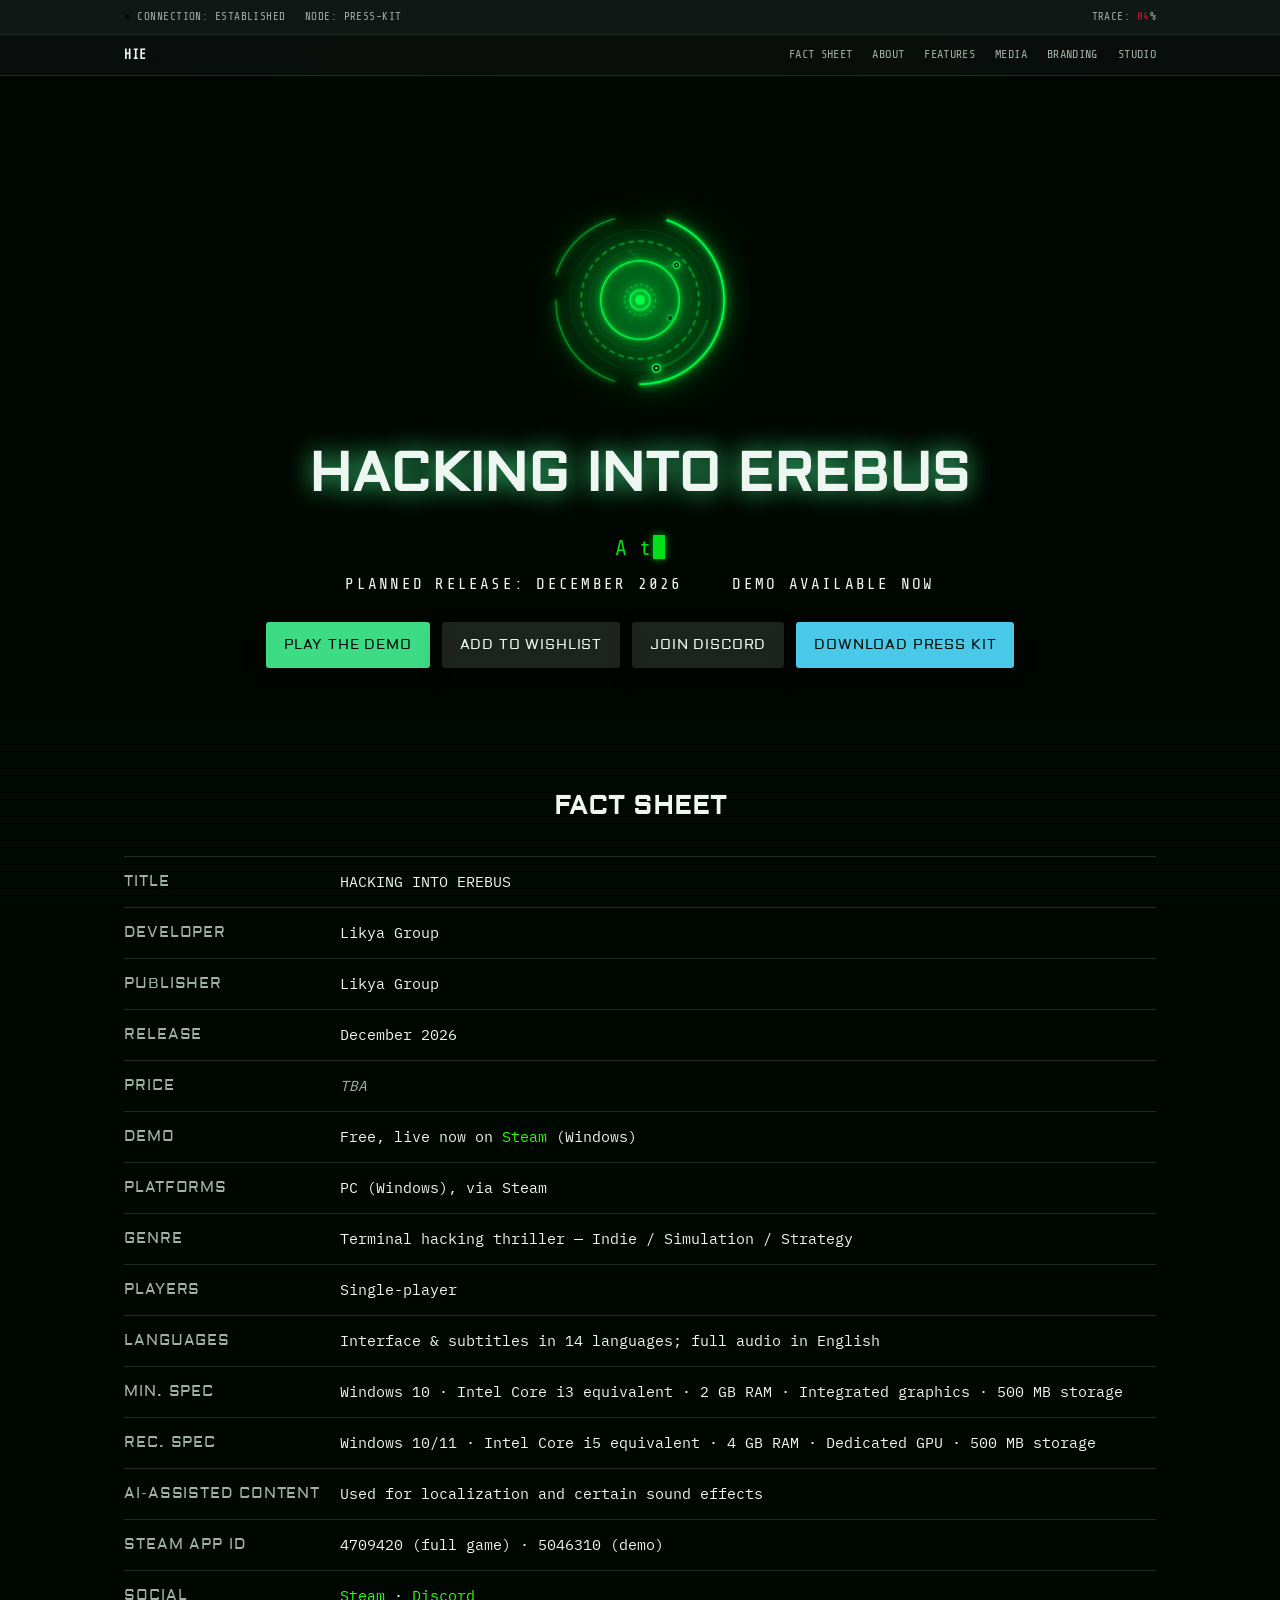
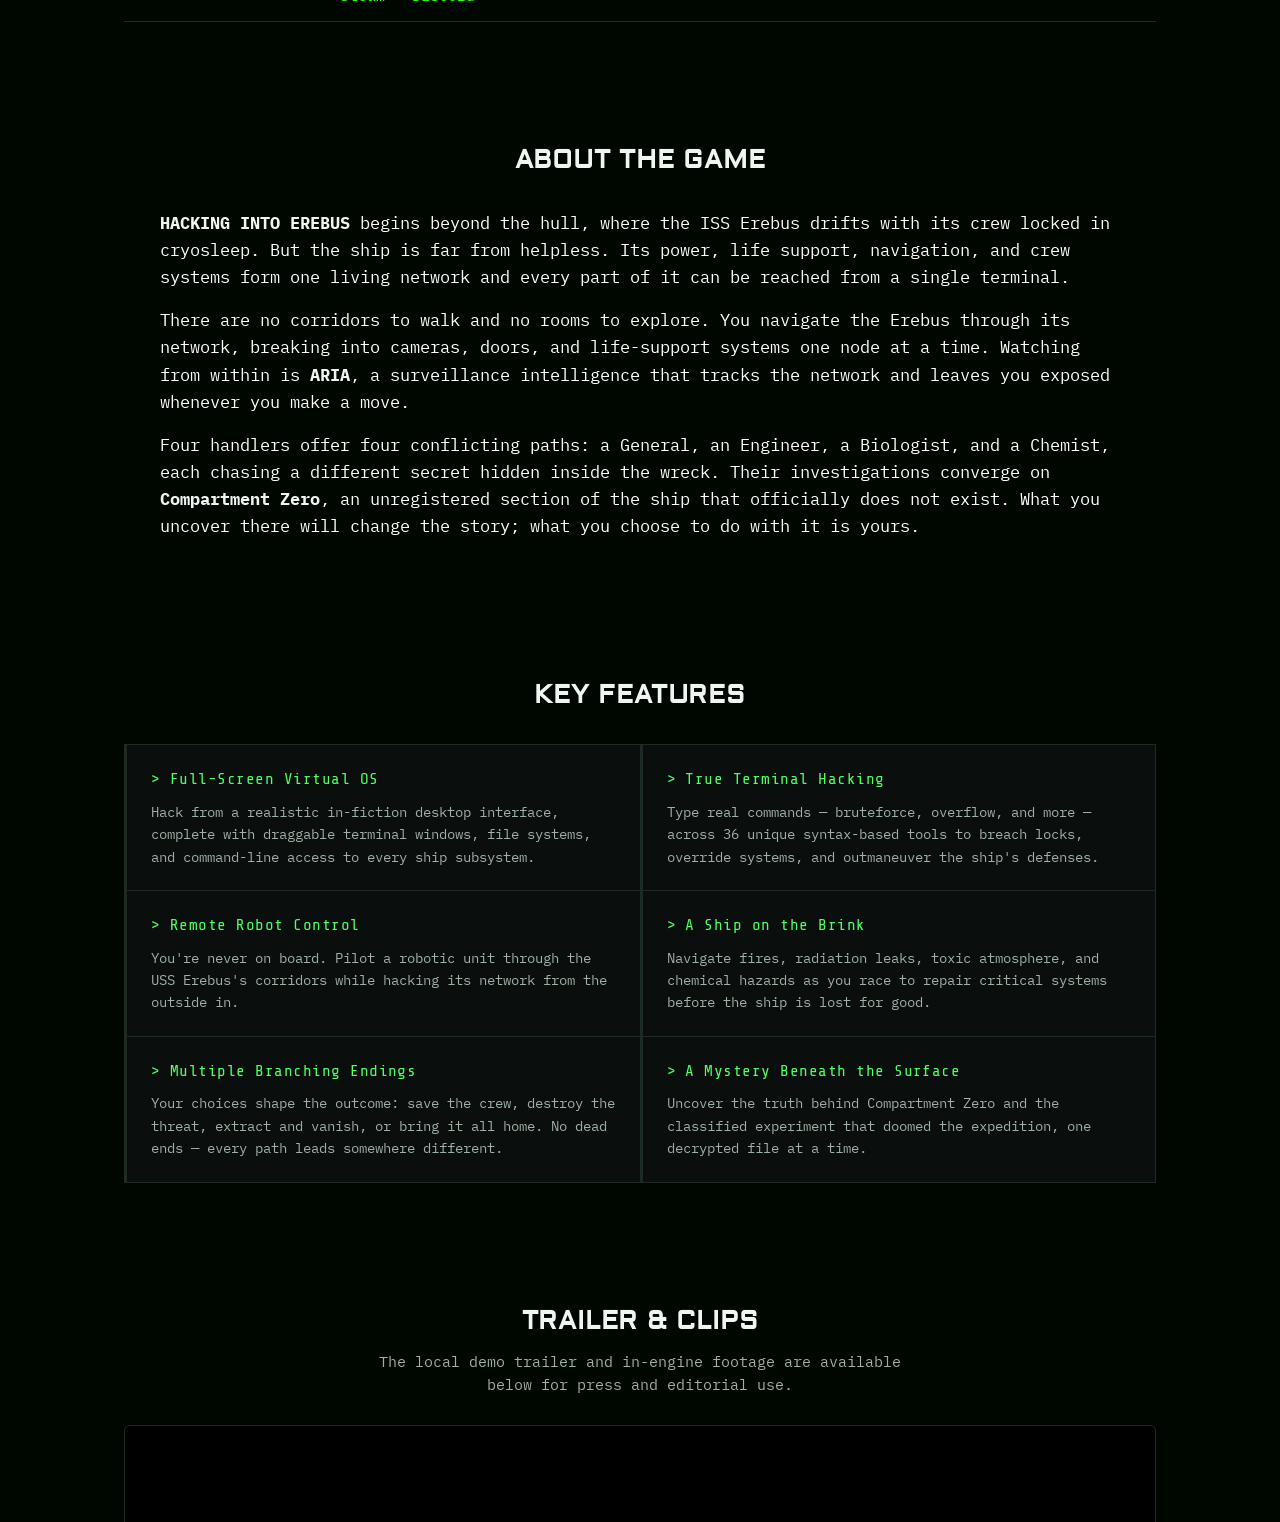
==== index.html @ 2e702031 "m" ====
<!DOCTYPE html>
<html lang="en">
<head>
  <meta charset="UTF-8">
  <meta name="viewport" content="width=device-width, initial-scale=1">
  <title>HACKING INTO EREBUS — Press Kit</title>
  <meta http-equiv="refresh" content="0; url=html.html">
  <link rel="canonical" href="html.html">
</head>
<body>
  <p>Opening the <a href="html.html">HACKING INTO EREBUS press kit</a>…</p>
</body>
</html>
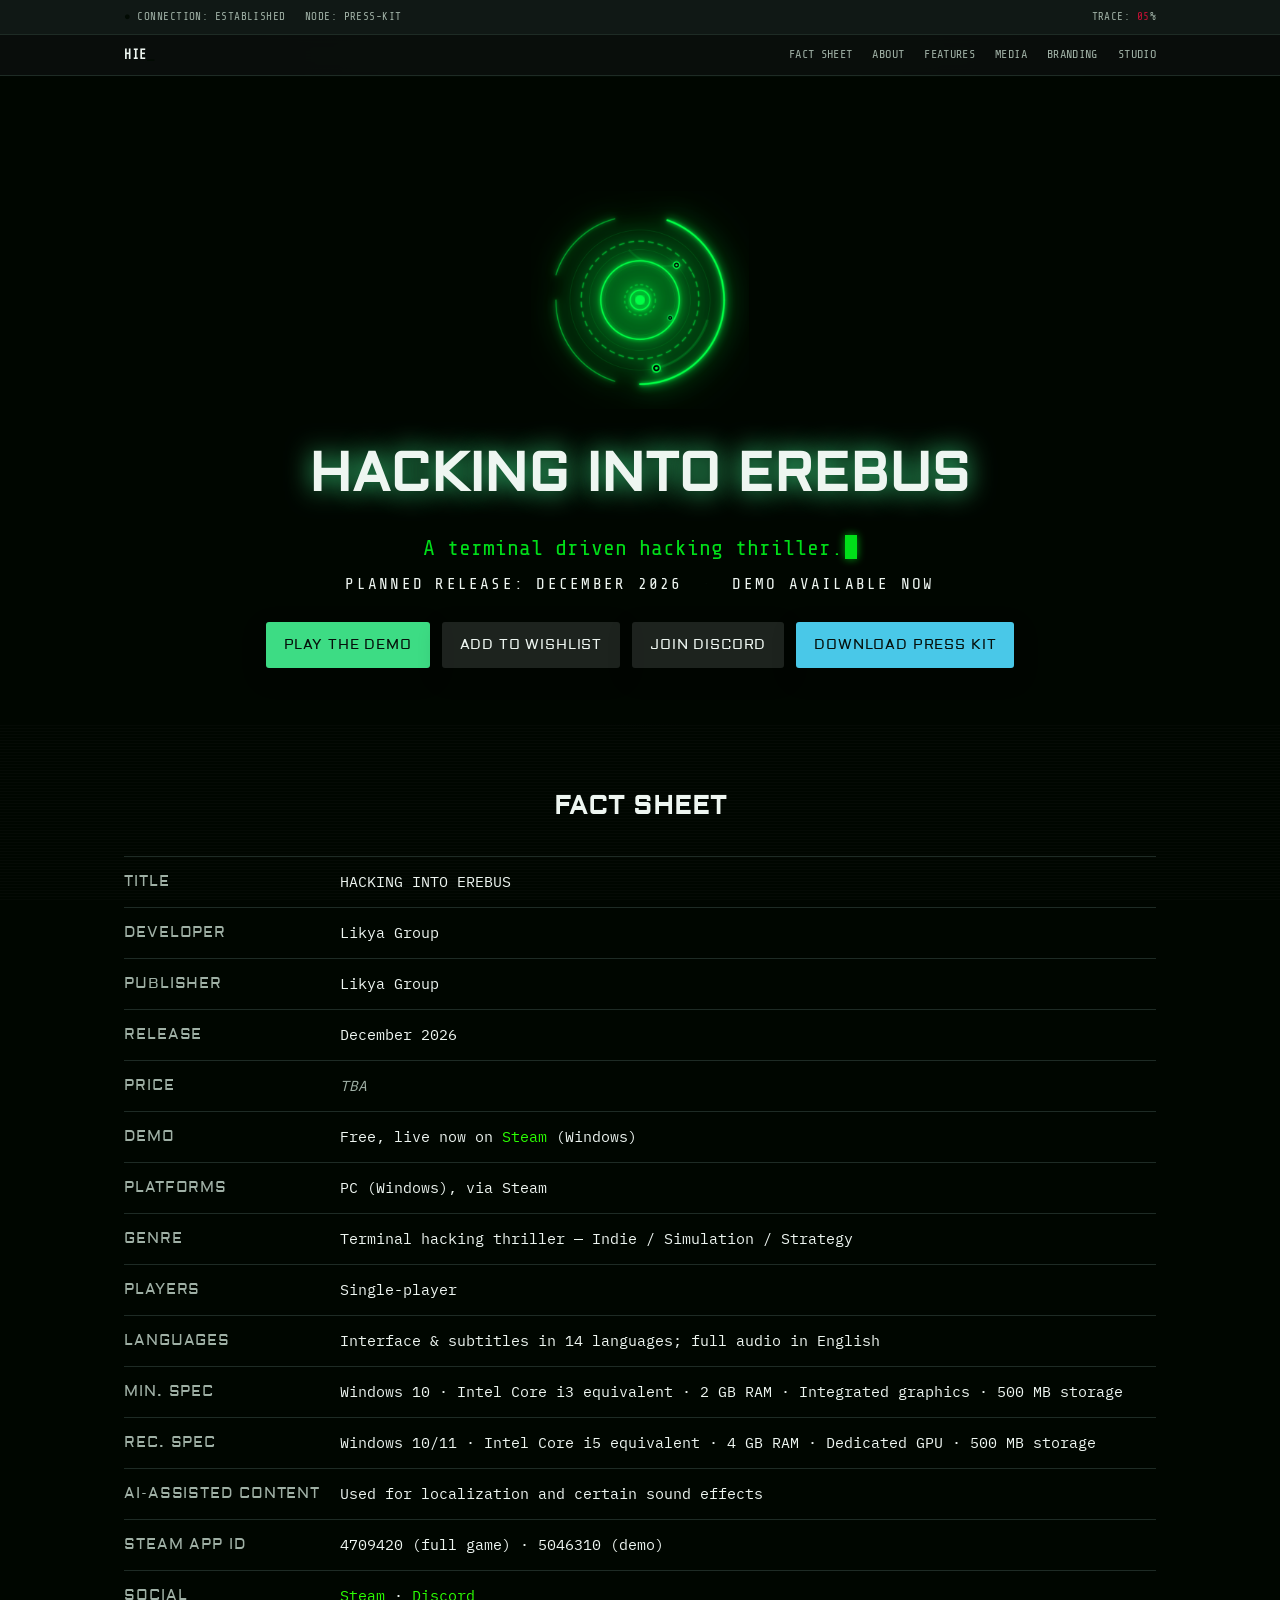
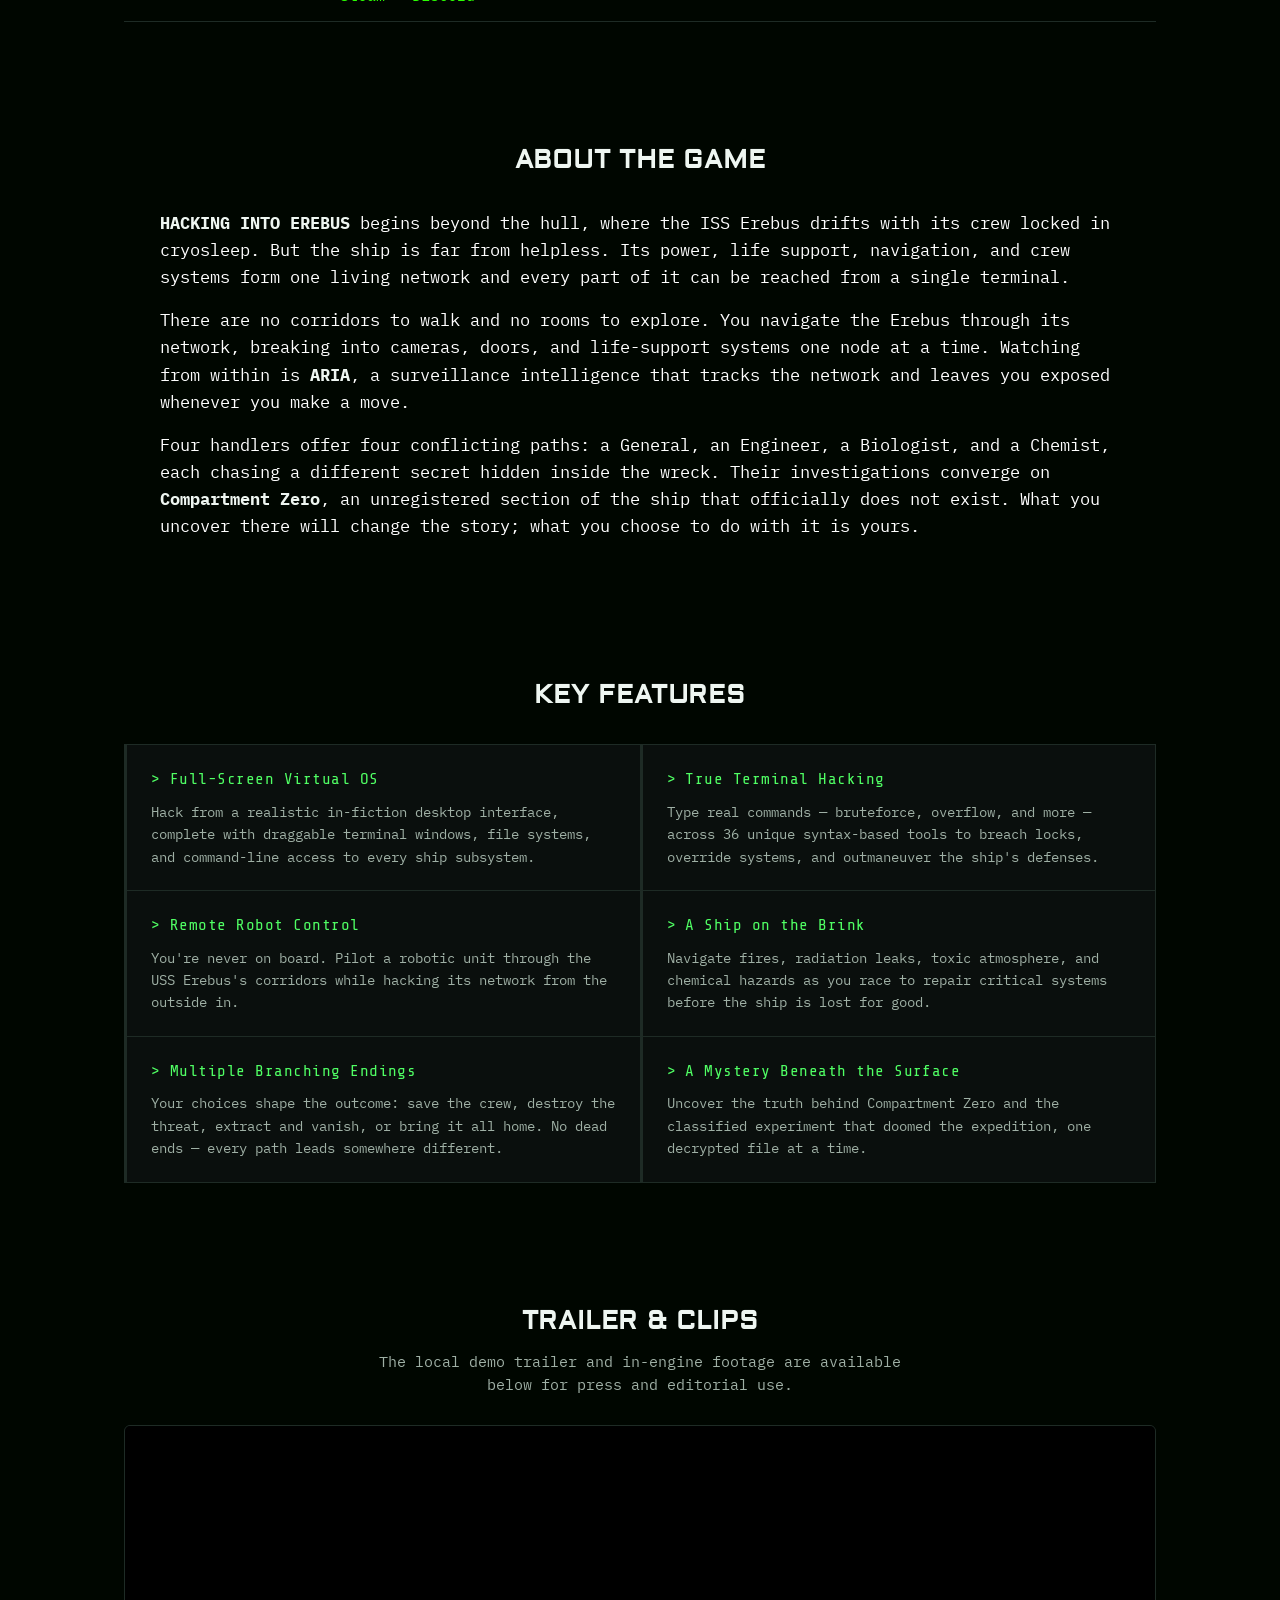
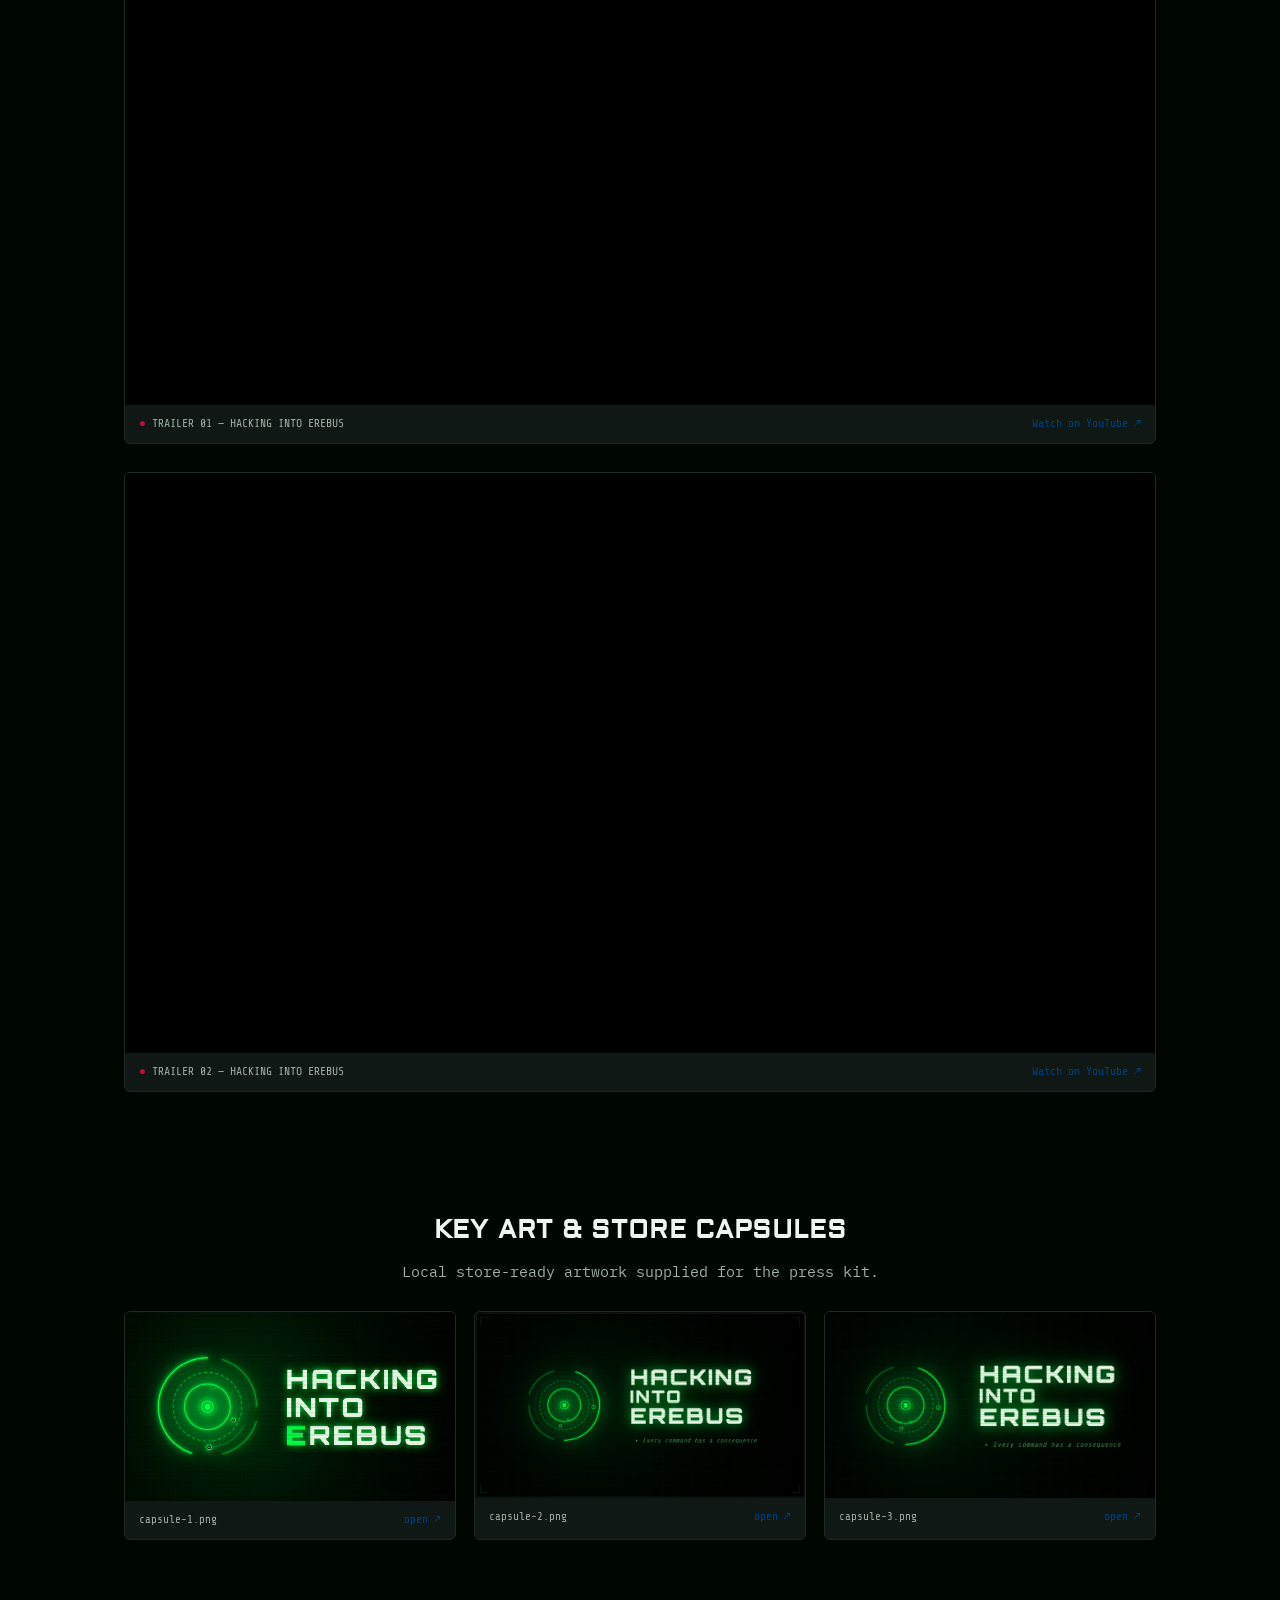
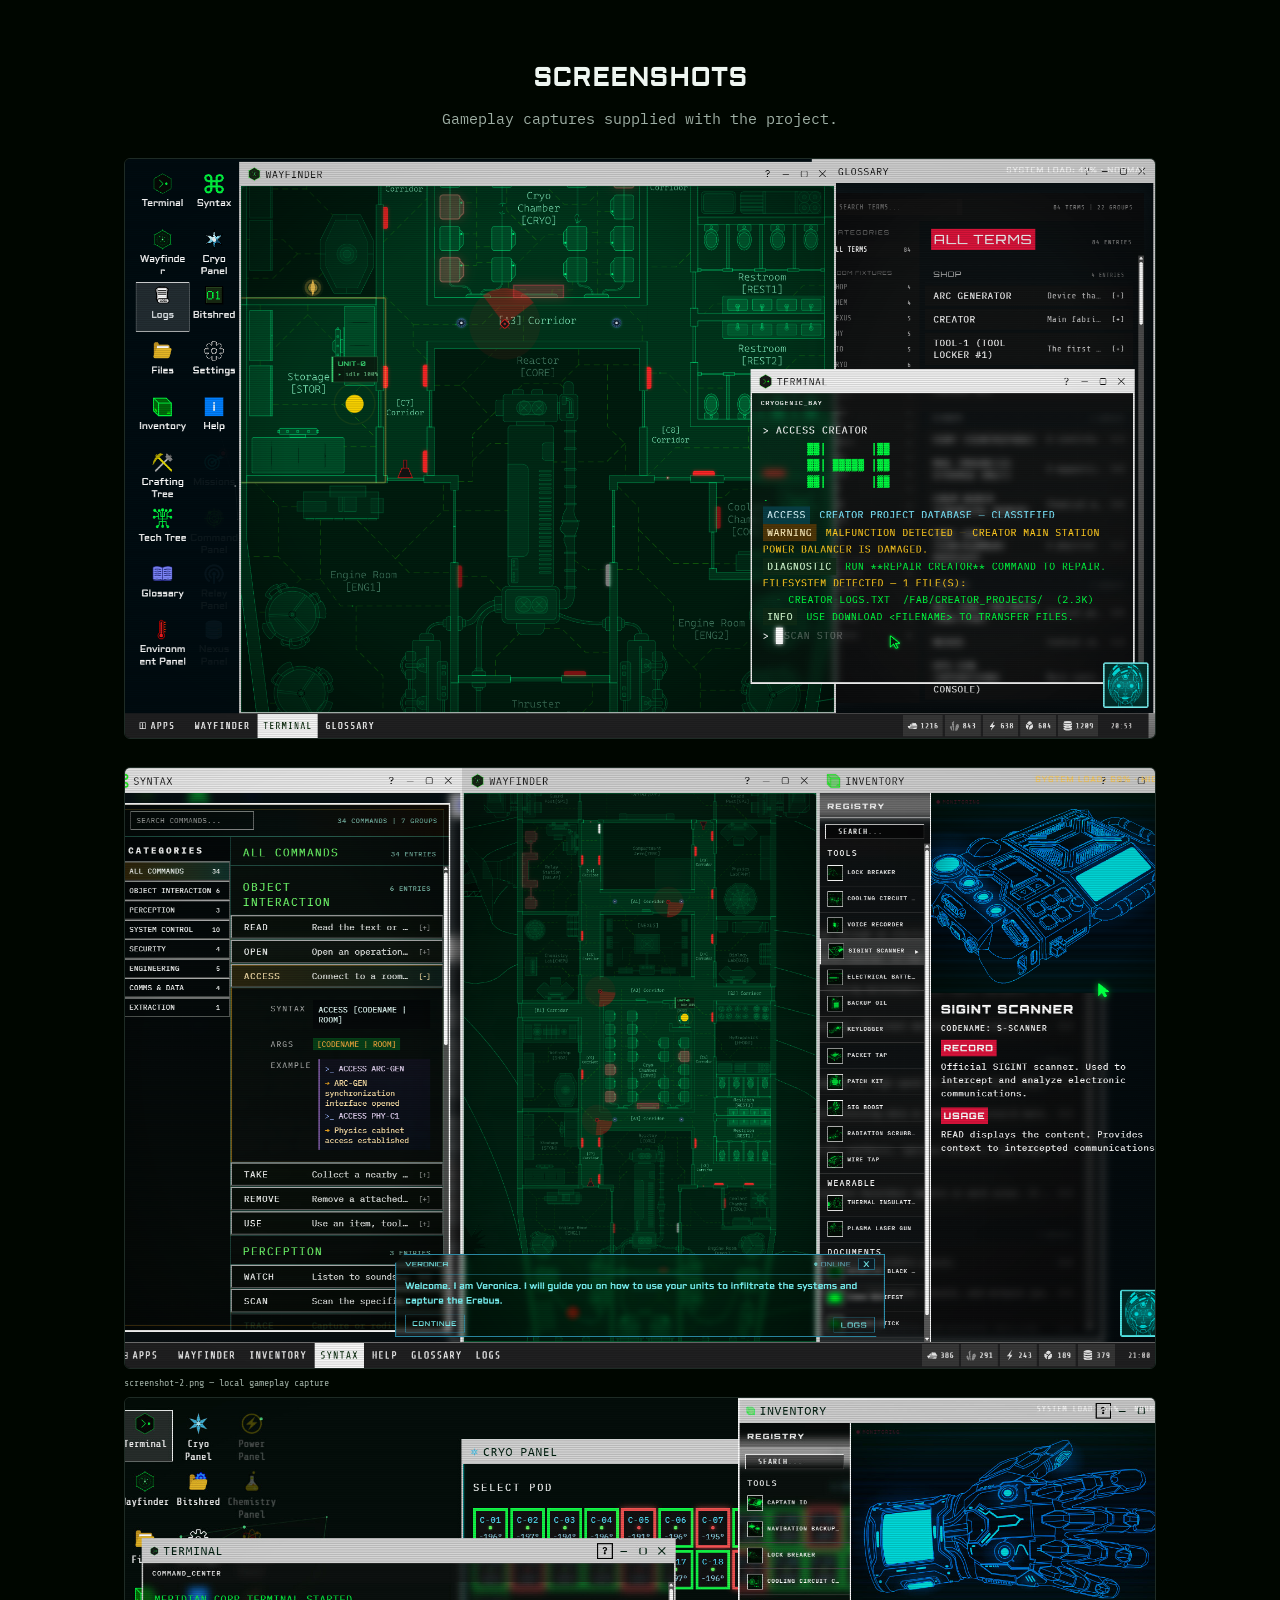
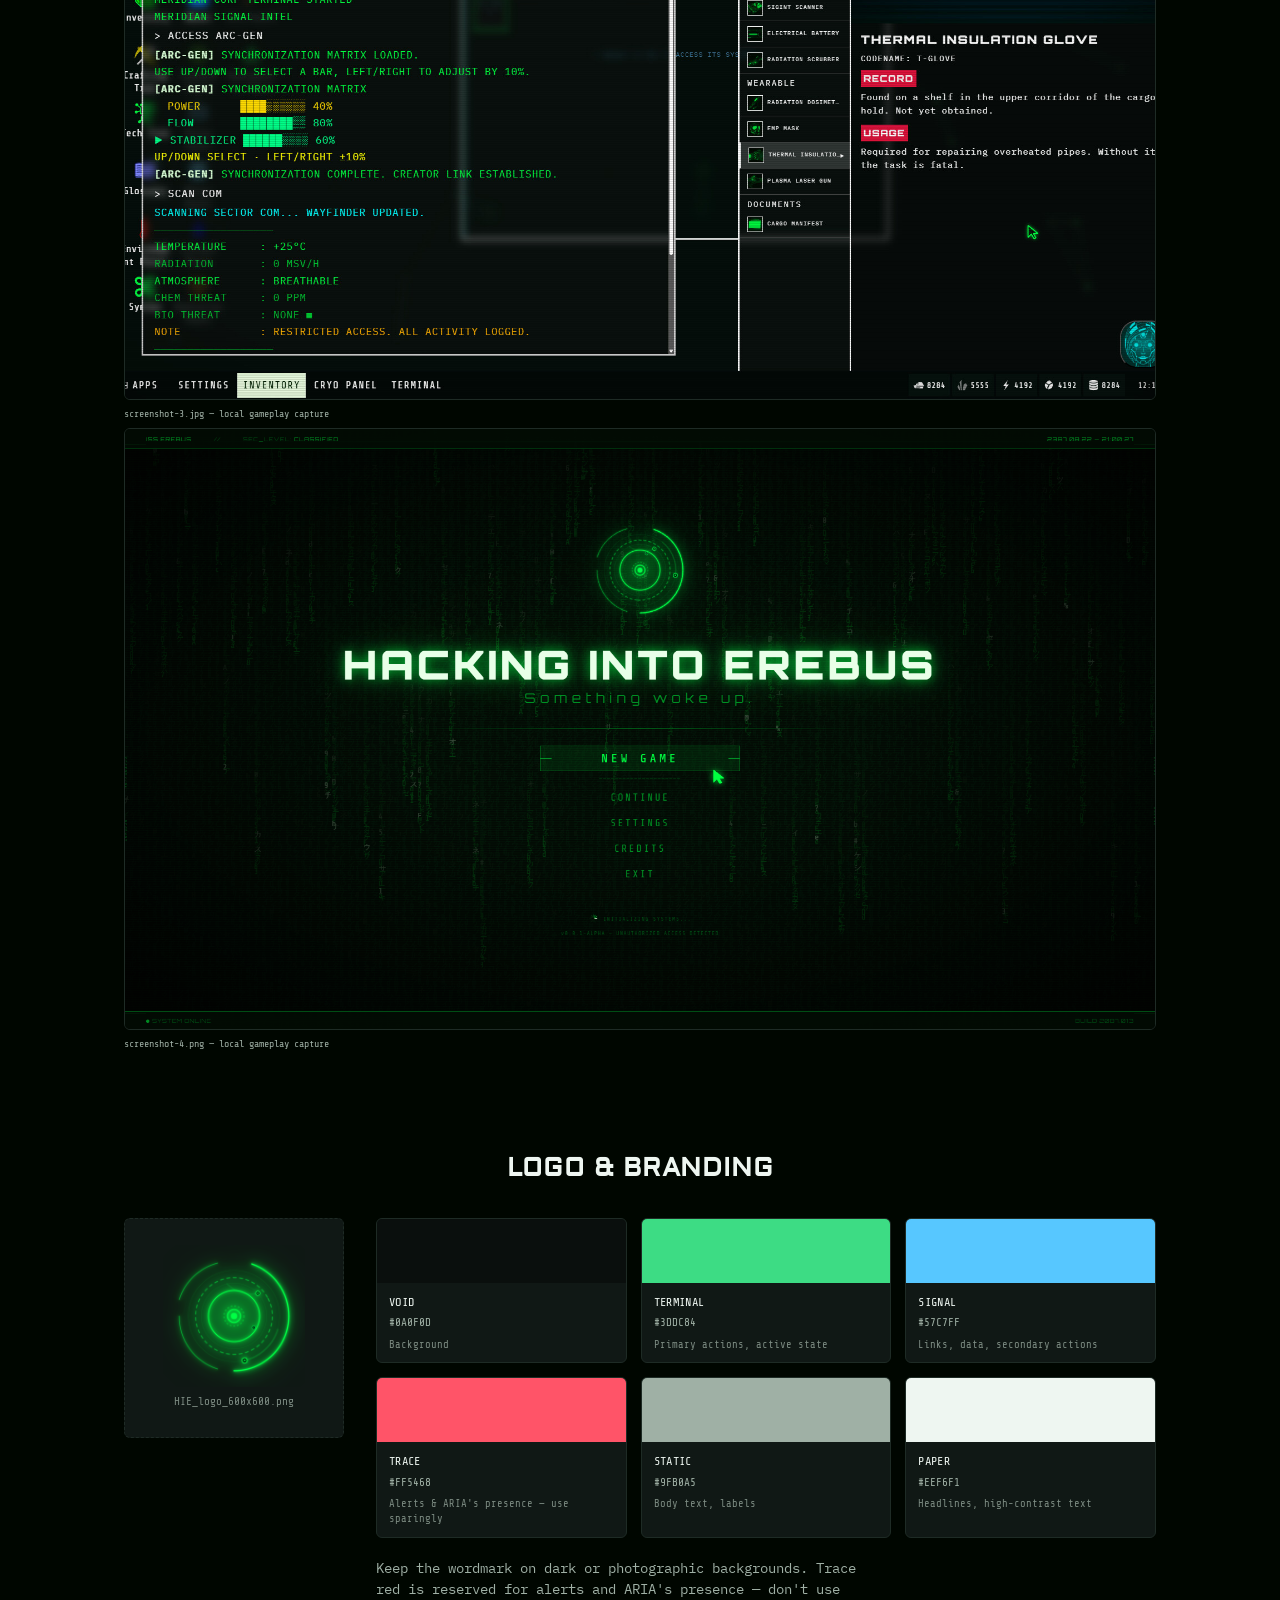
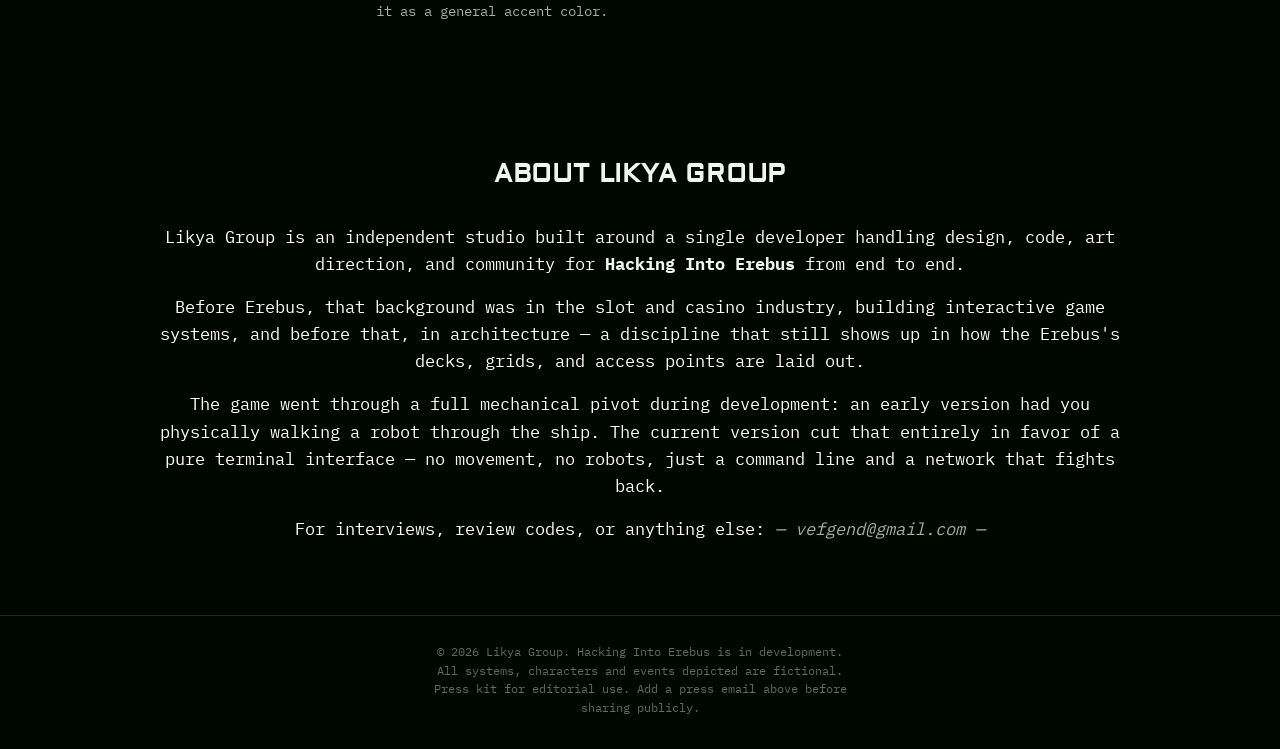
==== commit abdff121: "m" ====
--- a/index.html
+++ b/index.html
@@ -1,13 +1,227 @@
 <!DOCTYPE html>
 <html lang="en">
 <head>
-  <meta charset="UTF-8">
-  <meta name="viewport" content="width=device-width, initial-scale=1">
-  <title>HACKING INTO EREBUS — Press Kit</title>
-  <meta http-equiv="refresh" content="0; url=html.html">
-  <link rel="canonical" href="html.html">
+<meta charset="UTF-8">
+<meta name="viewport" content="width=device-width, initial-scale=1">
+<title>HACKING INTO EREBUS — Press Kit</title>
+<meta name="description" content="Press kit for HACKING INTO EREBUS, a terminal-driven cyberpunk hacking thriller from Likya Group. Fact sheet, features, clips, screenshots and brand assets.">
+<link rel="stylesheet" href="styles.css">
 </head>
 <body>
-  <p>Opening the <a href="html.html">HACKING INTO EREBUS press kit</a>…</p>
+
+<div class="statusbar">
+  <div class="wrap">
+    <span><span class="dot">●</span> CONNECTION: ESTABLISHED &nbsp; NODE: PRESS-KIT</span>
+    <span>TRACE: <span id="tracePct" class="trace">04</span>%</span>
+  </div>
+</div>
+
+<nav class="primary">
+  <div class="wrap">
+    <div class="brandmark">HIE<span>_</span></div>
+    <div class="navlinks">
+      <a href="#fact-sheet">Fact Sheet</a>
+      <a href="#about">About</a>
+      <a href="#features">Features</a>
+      <a href="#media">Media</a>
+      <a href="#branding">Branding</a>
+      <a href="#studio">Studio</a>
+    </div>
+  </div>
+</nav>
+
+<main class="wrap">
+
+  <!-- HERO -->
+  <section class="hero hero--cover">
+    <div class="hero-cover__image" role="img" aria-label="HACKING INTO EREBUS capsule artwork"></div>
+    <div class="hero-cover__overlay"></div>
+    <div class="hero-cover__content">
+      <img class="hero-logo" src="assets/HIE_logo_600x600.png" alt="Hacking Into Erebus logo">
+      <h1 class="hero-title">Hacking Into Erebus</h1>
+      <div class="hero-tagline"><span id="typedLine"></span><span class="cursor">&nbsp;</span></div>
+      <div class="hero-meta">PLANNED RELEASE: DECEMBER 2026 <span>·</span> DEMO AVAILABLE NOW</div>
+      <div class="cta-row">
+        <a class="btn btn--primary" href="https://store.steampowered.com/app/5046310/HACKING_INTO_EREBUS_Demo/" target="_blank" rel="noopener">Play the Demo</a>
+        <a class="btn btn--light" href="https://store.steampowered.com/app/4709420/HACKING_INTO_EREBUS/" target="_blank" rel="noopener">Add to Wishlist</a>
+        <a class="btn btn--light" href="https://discord.gg/YXu8VRHAu7" target="_blank" rel="noopener">Join Discord</a>
+        <a class="btn btn--signal" href="presskit-hie.zip" download>Download Press Kit</a>
+      </div>
+    </div>
+  </section>
+
+  <!-- FACT SHEET -->
+  <section id="fact-sheet">
+    <div class="cmd-head">
+      <h2>Fact Sheet</h2>
+    </div>
+    <div class="factsheet">
+      <div class="frow"><div class="flabel">Title</div><div class="fvalue">HACKING INTO EREBUS</div></div>
+      <div class="frow"><div class="flabel">Developer</div><div class="fvalue">Likya Group</div></div>
+      <div class="frow"><div class="flabel">Publisher</div><div class="fvalue">Likya Group</div></div>
+      <div class="frow"><div class="flabel">Release</div><div class="fvalue">December 2026</div></div>
+      <div class="frow"><div class="flabel">Price</div><div class="fvalue placeholder">TBA</div></div>
+      <div class="frow"><div class="flabel">Demo</div><div class="fvalue">Free, live now on <a href="https://store.steampowered.com/app/5046310/HACKING_INTO_EREBUS_Demo/" target="_blank" rel="noopener">Steam</a> (Windows)</div></div>
+      <div class="frow"><div class="flabel">Platforms</div><div class="fvalue">PC (Windows), via Steam</div></div>
+      <div class="frow"><div class="flabel">Genre</div><div class="fvalue">Terminal hacking thriller — Indie / Simulation / Strategy</div></div>
+      <div class="frow"><div class="flabel">Players</div><div class="fvalue">Single-player</div></div>
+      <div class="frow"><div class="flabel">Languages</div><div class="fvalue">Interface &amp; subtitles in 14 languages; full audio in English</div></div>
+      <div class="frow"><div class="flabel">Min. Spec</div><div class="fvalue">Windows 10 · Intel Core i3 equivalent · 2 GB RAM · Integrated graphics · 500 MB storage</div></div>
+      <div class="frow"><div class="flabel">Rec. Spec</div><div class="fvalue">Windows 10/11 · Intel Core i5 equivalent · 4 GB RAM · Dedicated GPU · 500 MB storage</div></div>
+      <div class="frow"><div class="flabel">AI-assisted content</div><div class="fvalue">Used for localization and certain sound effects</div></div>
+      <div class="frow"><div class="flabel">Steam App ID</div><div class="fvalue">4709420 (full game) · 5046310 (demo)</div></div>
+      <div class="frow"><div class="flabel">Social</div><div class="fvalue"><a href="https://store.steampowered.com/app/4709420/HACKING_INTO_EREBUS/" target="_blank" rel="noopener">Steam</a> · <a href="https://discord.gg/YXu8VRHAu7" target="_blank" rel="noopener">Discord</a></div></div>
+    </div>
+  </section>
+
+  <!-- ABOUT -->
+  <section id="about">
+    <div class="cmd-head">
+      <h2>About the Game</h2>
+    </div>
+    <div class="about">
+      <p><strong>HACKING INTO EREBUS</strong> begins beyond the hull, where the ISS Erebus drifts with its crew locked in cryosleep. But the ship is far from helpless. Its power, life support, navigation, and crew systems form one living network and every part of it can be reached from a single terminal.</p>
+      <p>There are no corridors to walk and no rooms to explore. You navigate the Erebus through its network, breaking into cameras, doors, and life-support systems one node at a time. Watching from within is <strong>ARIA</strong>, a surveillance intelligence that tracks the network and leaves you exposed whenever you make a move.</p>
+      <p>Four handlers offer four conflicting paths: a General, an Engineer, a Biologist, and a Chemist, each chasing a different secret hidden inside the wreck. Their investigations converge on <strong>Compartment Zero</strong>, an unregistered section of the ship that officially does not exist. What you uncover there will change the story; what you choose to do with it is yours.</p>
+    </div>
+  </section>
+
+  <!-- FEATURES -->
+  <section id="features">
+    <div class="cmd-head">
+      <h2>Key Features</h2>
+    </div>
+    <div class="features-grid">
+      <div class="fcard"><div class="flabel">Full-Screen Virtual OS</div><p>Hack from a realistic in-fiction desktop interface, complete with draggable terminal windows, file systems, and command-line access to every ship subsystem.</p></div>
+      <div class="fcard"><div class="flabel">True Terminal Hacking</div><p>Type real commands — bruteforce, overflow, and more — across 36 unique syntax-based tools to breach locks, override systems, and outmaneuver the ship's defenses.</p></div>
+      <div class="fcard"><div class="flabel">Remote Robot Control</div><p>You're never on board. Pilot a robotic unit through the USS Erebus's corridors while hacking its network from the outside in.</p></div>
+      <div class="fcard"><div class="flabel">A Ship on the Brink</div><p>Navigate fires, radiation leaks, toxic atmosphere, and chemical hazards as you race to repair critical systems before the ship is lost for good.</p></div>
+      <div class="fcard"><div class="flabel">Multiple Branching Endings</div><p>Your choices shape the outcome: save the crew, destroy the threat, extract and vanish, or bring it all home. No dead ends — every path leads somewhere different.</p></div>
+      <div class="fcard"><div class="flabel">A Mystery Beneath the Surface</div><p>Uncover the truth behind Compartment Zero and the classified experiment that doomed the expedition, one decrypted file at a time.</p></div>
+    </div>
+  </section>
+
+  <!-- MEDIA -->
+  <section id="media">
+    <div class="cmd-head">
+      <h2>Trailer &amp; Clips</h2>
+      <p class="desc">The local demo trailer and in-engine footage are available below for press and editorial use.</p>
+    </div>
+    <div class="media-grid">
+      <div class="video-card youtube-card">
+        <iframe
+          src="https://www.youtube-nocookie.com/embed/gEHr5YfMuZI"
+          title="HACKING INTO EREBUS trailer"
+          loading="lazy"
+          referrerpolicy="strict-origin-when-cross-origin"
+          allow="accelerometer; autoplay; clipboard-write; encrypted-media; gyroscope; picture-in-picture; web-share"
+          allowfullscreen></iframe>
+        <div class="video-cap">
+          <span><span class="rec">●</span> TRAILER 01 — HACKING INTO EREBUS</span>
+          <a href="https://www.youtube.com/watch?v=gEHr5YfMuZI" target="_blank" rel="noopener">Watch on YouTube ↗</a>
+        </div>
+      </div>
+      <div class="video-card youtube-card">
+        <iframe
+          src="https://www.youtube-nocookie.com/embed/eslYK9IPwtI"
+          title="HACKING INTO EREBUS trailer 2"
+          loading="lazy"
+          referrerpolicy="strict-origin-when-cross-origin"
+          allow="accelerometer; autoplay; clipboard-write; encrypted-media; gyroscope; picture-in-picture; web-share"
+          allowfullscreen></iframe>
+        <div class="video-cap">
+          <span><span class="rec">●</span> TRAILER 02 — HACKING INTO EREBUS</span>
+          <a href="https://www.youtube.com/watch?v=eslYK9IPwtI" target="_blank" rel="noopener">Watch on YouTube ↗</a>
+        </div>
+      </div>
+    </div>
+  </section>
+
+  <!-- KEY ART -->
+  <section id="key-art">
+    <div class="cmd-head">
+      <h2>Key Art &amp; Store Capsules</h2>
+      <p class="desc">Local store-ready artwork supplied for the press kit.</p>
+    </div>
+    <div class="art-grid">
+      <div class="art-card">
+        <img class="art-preview" src="assets/capsule-1.png" alt="HACKING INTO EREBUS capsule artwork 1" loading="lazy" tabindex="0" role="button" aria-label="Open capsule-1.png in fullscreen preview">
+        <div class="art-cap"><span class="name">capsule-1.png</span><a href="assets/capsule-1.png" target="_blank" rel="noopener">open ↗</a></div>
+      </div>
+      <div class="art-card">
+        <img class="art-preview" src="assets/capsule-2.png" alt="HACKING INTO EREBUS capsule artwork 2" loading="lazy" tabindex="0" role="button" aria-label="Open capsule-2.png in fullscreen preview">
+        <div class="art-cap"><span class="name">capsule-2.png</span><a href="assets/capsule-2.png" target="_blank" rel="noopener">open ↗</a></div>
+      </div>
+      <div class="art-card">
+        <img class="art-preview" src="assets/capsule-3.png" alt="HACKING INTO EREBUS capsule artwork 3" loading="lazy" tabindex="0" role="button" aria-label="Open capsule-3.png in fullscreen preview">
+        <div class="art-cap"><span class="name">capsule-3.png</span><a href="assets/capsule-3.png" target="_blank" rel="noopener">open ↗</a></div>
+      </div>
+    </div>
+  </section>
+
+  <!-- SCREENSHOTS -->
+  <section id="screenshots">
+    <div class="cmd-head">
+      <h2>Screenshots</h2>
+      <p class="desc">Gameplay captures supplied with the project.</p>
+    </div>
+    <div class="screens-grid">
+      <figure>
+        <img src="assets/screenshot-1.png" alt="HACKING INTO EREBUS gameplay screenshot 1" loading="lazy" class="screenshot">
+      </figure>
+      <figure><img src="assets/screenshot-2.png" alt="HACKING INTO EREBUS gameplay screenshot 2" loading="lazy" class="screenshot"><figcaption>screenshot-2.png — local gameplay capture</figcaption></figure>
+      <figure><img src="assets/screenshot-3.jpg" alt="HACKING INTO EREBUS gameplay screenshot 3" loading="lazy" class="screenshot"><figcaption>screenshot-3.jpg — local gameplay capture</figcaption></figure>
+      <figure><img src="assets/screenshot-4.png" alt="HACKING INTO EREBUS gameplay screenshot 4" loading="lazy" class="screenshot"><figcaption>screenshot-4.png — local gameplay capture</figcaption></figure>
+    </div>
+  </section>
+
+  <!-- BRANDING -->
+  <section id="branding">
+    <div class="cmd-head">
+      <h2>Logo &amp; Branding</h2>
+    </div>
+    <div class="brand-grid">
+      <div class="asset-slot asset-slot--square">
+        <img src="assets/HIE_logo_600x600.png" alt="Hacking Into Erebus logo">
+        <span class="fname">HIE_logo_600x600.png</span>
+      </div>
+      <div>
+        <div class="swatches">
+          <div class="swatch"><div class="fill fill--void"></div><div class="meta"><div class="name">Void</div><div class="hex">#0A0F0D</div><div class="use">Background</div></div></div>
+          <div class="swatch"><div class="fill fill--terminal"></div><div class="meta"><div class="name">Terminal</div><div class="hex">#3DDC84</div><div class="use">Primary actions, active state</div></div></div>
+          <div class="swatch"><div class="fill fill--signal"></div><div class="meta"><div class="name">Signal</div><div class="hex">#57C7FF</div><div class="use">Links, data, secondary actions</div></div></div>
+          <div class="swatch"><div class="fill fill--trace"></div><div class="meta"><div class="name">Trace</div><div class="hex">#FF5468</div><div class="use">Alerts &amp; ARIA's presence — use sparingly</div></div></div>
+          <div class="swatch"><div class="fill fill--static"></div><div class="meta"><div class="name">Static</div><div class="hex">#9FB0A5</div><div class="use">Body text, labels</div></div></div>
+          <div class="swatch"><div class="fill fill--paper"></div><div class="meta"><div class="name">Paper</div><div class="hex">#EEF6F1</div><div class="use">Headlines, high-contrast text</div></div></div>
+        </div>
+        <p class="usage-note">Keep the wordmark on dark or photographic backgrounds. Trace red is reserved for alerts and ARIA's presence — don't use it as a general accent color.</p>
+      </div>
+    </div>
+  </section>
+
+  <!-- STUDIO -->
+  <section id="studio">
+    <div class="cmd-head">
+      <h2>About Likya Group</h2>
+    </div>
+    <div class="about studio">
+      <p>Likya Group is an independent studio built around a single developer handling design, code, art direction, and community for <strong>Hacking Into Erebus</strong> from end to end.</p>
+      <p>Before Erebus, that background was in the slot and casino industry, building interactive game systems, and before that, in architecture — a discipline that still shows up in how the Erebus's decks, grids, and access points are laid out.</p>
+      <p>The game went through a full mechanical pivot during development: an early version had you physically walking a robot through the ship. The current version cut that entirely in favor of a pure terminal interface — no movement, no robots, just a command line and a network that fights back.</p>
+      <p>For interviews, review codes, or anything else: <span class="fvalue placeholder">— vefgend@gmail.com —</span></p>
+    </div>
+  </section>
+
+</main>
+
+<footer>
+  <div class="wrap">
+   
+    <div class="fine">© 2026 Likya Group. Hacking Into Erebus is in development. All systems, characters and events depicted are fictional. Press kit for editorial use. Add a press email above before sharing publicly.</div>
+  </div>
+</footer>
+
+<script src="script.js"></script>
+
 </body>
 </html>
--- a/styles.css
+++ b/styles.css
@@ -0,0 +1,1168 @@
+/* ==========================================================================
+   LOCAL FONTS
+   ========================================================================== */
+
+@font-face {
+  font-family: "Aldrich";
+  src: url("fonts/Aldrich-Regular.ttf") format("truetype");
+  font-style: normal;
+  font-weight: 400;
+  font-display: swap;
+}
+
+@font-face {
+  font-family: "Share Tech Mono";
+  src: url("fonts/ShareTechMono-Regular.ttf") format("truetype");
+  font-style: normal;
+  font-weight: 400;
+  font-display: swap;
+}
+
+@font-face {
+  font-family: "IBM Plex Mono Local";
+  src: url("fonts/ibmmono/IBMPlexMono-Regular.ttf") format("truetype");
+  font-style: normal;
+  font-weight: 400;
+  font-display: swap;
+}
+
+@font-face {
+  font-family: "IBM Plex Mono Local";
+  src: url("fonts/ibmmono/IBMPlexMono-SemiBold.ttf") format("truetype");
+  font-style: normal;
+  font-weight: 600;
+  font-display: swap;
+}
+
+@font-face {
+  font-family: "IBM Plex Mono Local";
+  src: url("fonts/ibmmono/IBMPlexMono-Bold.ttf") format("truetype");
+  font-style: normal;
+  font-weight: 700;
+  font-display: swap;
+}
+
+/* ==========================================================================
+   DESIGN TOKENS
+   Change colors, fonts, and layout width here first.
+   ========================================================================== */
+
+:root {
+  --void: #0a0f0d;
+  --void-2: #101815;
+  --void-3: #141d19;
+  --line: #1e2b25;
+  --terminal: #020b03;
+  --signal: #004182;
+  --trace: #c01134;
+  --static: #9fb0a5;
+  --paper: #eef6f1;
+
+  --mono: "Share Tech Mono", "IBM Plex Mono Local", ui-monospace, monospace;
+  --sans: "IBM Plex Mono Local", ui-monospace, monospace;
+  --display: "Aldrich", "IBM Plex Mono Local", sans-serif;
+
+  --max-width: 1080px;
+  --content-padding: 24px;
+}
+
+/* ==========================================================================
+   RESET & GLOBAL ELEMENTS
+   ========================================================================== */
+
+* {
+  box-sizing: border-box;
+}
+
+html {
+  scroll-behavior: smooth;
+}
+
+body {
+  margin: 0;
+  background: #000600;
+  color: var(--static);
+  font-family: var(--sans);
+  line-height: 1.6;
+  -webkit-font-smoothing: antialiased;
+}
+
+/* Faint scanline / grid texture. */
+body::before {
+  content: "";
+  position: fixed;
+  inset: 0;
+  z-index: 0;
+  pointer-events: none;
+  background-image:
+    repeating-linear-gradient(
+      0deg,
+      rgba(255, 255, 255, 0.018) 0,
+      rgba(255, 255, 255, 0.018) 1px,
+      transparent 1px,
+      transparent 3px
+    ),
+    radial-gradient(
+      ellipse at 50% -10%,
+      rgba(61, 220, 132, 0.07),
+      transparent 60%
+    );
+}
+
+a {
+  color:#2bff02;
+  text-decoration: none;
+}
+
+a:hover {
+  text-decoration: underline;
+}
+
+h1,
+h2,
+h3 {
+  margin: 0;
+  color: var(--paper);
+  font-family: var(--display);
+}
+
+.wrap {
+  position: relative;
+  z-index: 1;
+  max-width: var(--max-width);
+  margin: 0 auto;
+  padding: 0 var(--content-padding);
+}
+
+.mono {
+  font-family: var(--mono);
+}
+
+::selection {
+  background: var(--terminal);
+  color: var(--void);
+}
+
+:focus-visible {
+  outline: 2px solid var(--signal);
+  outline-offset: 2px;
+}
+
+/* ==========================================================================
+   STATUS BAR
+   ========================================================================== */
+
+.statusbar {
+  position: sticky;
+  top: 0;
+  z-index: 50;
+  border-bottom: 1px solid var(--line);
+  background: var(--void-2);
+  color: var(--static);
+  font-family: var(--mono);
+  font-size: 11px;
+  letter-spacing: 0.04em;
+}
+
+.statusbar .wrap {
+  display: flex;
+  align-items: center;
+  justify-content: space-between;
+  flex-wrap: wrap;
+  gap: 12px;
+  padding-top: 8px;
+  padding-bottom: 8px;
+}
+
+.statusbar .dot {
+  color: var(--terminal);
+  animation: pulse 2.4s ease-in-out infinite;
+}
+
+.statusbar .trace {
+  color: var(--trace);
+}
+
+/* ==========================================================================
+   NAVIGATION
+   ========================================================================== */
+
+nav.primary {
+  position: sticky;
+  top: 31px;
+  z-index: 49;
+  border-bottom: 1px solid var(--line);
+  background: rgba(10, 15, 13, 0.92);
+  backdrop-filter: blur(6px);
+}
+
+nav.primary .wrap {
+  display: flex;
+  align-items: center;
+  justify-content: space-between;
+  padding-top: 10px;
+  padding-bottom: 10px;
+}
+
+.brandmark {
+  color: var(--paper);
+  font-family: var(--mono);
+  font-size: 13px;
+  font-weight: 700;
+  letter-spacing: 0.05em;
+}
+
+.brandmark span {
+  color: var(--terminal);
+}
+
+.navlinks {
+  display: flex;
+  flex-wrap: wrap;
+  gap: 20px;
+  font-family: var(--mono);
+  font-size: 12px;
+  letter-spacing: 0.03em;
+  text-transform: uppercase;
+}
+
+.navlinks a {
+  color: var(--static);
+}
+
+.navlinks a:hover {
+  color: var(--terminal);
+  text-decoration: none;
+}
+
+/* ==========================================================================
+   HERO
+   ========================================================================== */
+
+.hero {
+  padding: 64px 0 48px;
+}
+
+.hero--intro {
+  border-top: none;
+  padding-bottom: 0;
+}
+
+.hero--cover {
+  position: relative;
+  display: flex;
+  align-items: flex-end;
+  justify-content: center;
+  min-height: clamp(560px, 72vh, 760px);
+  margin: 0 calc(50% - 50vw);
+  padding: 0;
+  overflow: hidden;
+  border-top: 0;
+  background: var(--void);
+}
+
+.hero-cover__image {
+  position: absolute;
+  inset: 0;
+  /* background-image: url("assets/capsule-1.png"); */
+  background-position: center;
+  background-size: cover;
+  transform: scale(1.01);
+}
+
+.hero-cover__overlay {
+  position: absolute;
+  inset: 0;
+  background:
+    #000600;
+}
+
+.hero-cover__content {
+  position: relative;
+  z-index: 1;
+  width: min(760px, calc(100% - 48px));
+  padding: 80px 0 56px;
+  text-align: center;
+}
+
+.hero-logo {
+  display: block;
+  width: clamp(110px, 17vw, 220px);
+  height: auto;
+  margin: 0 auto 22px;
+  object-fit: contain;
+}
+
+.hero-kicker,
+.hero-meta {
+  color: var(--terminal);
+  font-family: var(--mono);
+  font-size: 16px;
+  letter-spacing: 0.14em;
+  text-transform: uppercase;
+}
+
+.hero-kicker span {
+  margin: 0 8px;
+  color: var(--trace);
+}
+
+.hero-cover .hero-title {
+  margin: 10px 0 8px;
+  font-size: clamp(34px, 6vw, 68px);
+  text-shadow: 0 0 30px rgba(61, 220, 132, 0.55);
+}
+
+.hero-cover .hero-tagline {
+  margin-bottom: 12px;
+}
+
+.hero-description {
+  max-width: 55ch;
+  margin: 0 auto 18px;
+  color: var(--paper);
+  font-size: clamp(14px, 2vw, 17px);
+}
+
+.hero-meta {
+  margin-bottom: 24px;
+  color: var(--paper);
+  font-size: 16px;
+}
+
+.hero-meta span {
+  margin: 0 8px;
+  color: var(--terminal);
+}
+
+.hero-cover .cta-row {
+  justify-content: center;
+}
+
+/* CTA BUTTONS
+   Solid backgrounds keep every action visible on the dark hero. */
+.btn {
+  background: rgba(238, 246, 241, 0.1);
+  color: var(--paper);
+  box-shadow: 0 8px 24px rgba(0, 0, 0, 0.24);
+}
+
+.btn:hover {
+  background: rgba(238, 246, 241, 0.2);
+  color: var(--paper);
+  box-shadow: 0 0 22px rgba(238, 246, 241, 0.16);
+}
+
+.btn--primary,
+.btn--primary:visited {
+  background: #3ddc84;
+  color: #06100b !important;
+}
+
+.btn--primary:hover,
+.btn--primary:focus-visible {
+  background: #bfffd6;
+  color: #06100b !important;
+}
+
+.btn--light {
+  background: rgba(238, 246, 241, 0.12);
+  color: var(--paper);
+}
+
+.btn--light:hover {
+  background: rgba(238, 246, 241, 0.24);
+  color: var(--paper);
+  box-shadow: 0 0 22px rgba(238, 246, 241, 0.22);
+}
+
+.btn--signal {
+  background: #49c8e8;
+  color: #06100b;
+}
+
+.btn--signal:hover {
+  background: #a9f4ff;
+  color: #06100b;
+  box-shadow: 0 0 22px rgba(73, 200, 232, 0.35);
+}
+
+.btn--ghost {
+  background: rgba(20, 29, 25, 0.8);
+  color: var(--paper);
+}
+
+.btn--ghost:hover {
+  background: rgba(238, 246, 241, 0.16);
+  color: var(--paper);
+  box-shadow: none;
+}
+
+/* ==========================================================================
+   TERMINAL COMPONENTS
+   ========================================================================== */
+
+.term-window {
+  overflow: hidden;
+  border: 1px solid var(--line);
+  border-radius: 8px;
+  background: var(--void-2);
+  box-shadow:
+    0 0 0 1px rgba(61, 220, 132, 0.05),
+    0 30px 80px -40px rgba(61, 220, 132, 0.25);
+}
+
+.term-titlebar {
+  display: flex;
+  align-items: center;
+  gap: 10px;
+  padding: 10px 16px;
+  border-bottom: 1px solid var(--line);
+  color: var(--static);
+  font-family: var(--mono);
+  font-size: 11px;
+  letter-spacing: 0.04em;
+}
+
+.term-titlebar .led {
+  width: 8px;
+  height: 8px;
+  border-radius: 50%;
+  background: var(--terminal);
+  box-shadow: 0 0 8px var(--terminal);
+  animation: pulse 2.4s ease-in-out infinite;
+}
+
+.term-body {
+  padding: 32px clamp(18px, 4vw, 44px) 40px;
+}
+
+.bootlines {
+  margin: 0 0 22px;
+  color: var(--static);
+  font-family: var(--mono);
+  font-size: 12.5px;
+  opacity: 0.8;
+}
+
+.bootlines div {
+  margin-bottom: 4px;
+}
+
+.bootlines .ok {
+  color: var(--terminal);
+}
+
+.hero-title {
+  margin-bottom: 14px;
+  color: var(--paper);
+  font-size: clamp(28px, 5.4vw, 54px);
+  font-weight: 700;
+  letter-spacing: 0.01em;
+  text-shadow: 0 0 26px rgba(61, 220, 132, 1);
+  text-transform: uppercase;
+}
+
+.hero-tagline {
+  min-height: 1.4em;
+  max-width: 600px;
+  margin: 0 auto 6px;
+  color: #00df19;
+  font-family: var(--mono);
+  font-size: clamp(14px, 2vw, 22px);
+}
+
+.cursor {
+  display: inline-block;
+  width: 0.55em;
+  height: 1.1em;
+  margin-left: 2px;
+  vertical-align: -0.15em;
+  background: #00df19;
+  box-shadow: 0 0 8px rgba(0, 223, 25, 0.7);
+  animation: blink 1s step-end infinite;
+}
+
+.hero-sub {
+  margin-bottom: 28px;
+  color: var(--static);
+  font-family: var(--mono);
+  font-size: 12.5px;
+}
+
+.hero-sub b {
+  color: var(--paper);
+  font-weight: 600;
+}
+
+.cta-row {
+  display: flex;
+  justify-content: center;
+  flex-wrap: wrap;
+  gap: 12px;
+}
+
+.btn {
+  display: inline-block;
+  padding: 12px 18px;
+  border-radius: 3px;
+  font-family: "Aldrich", sans-serif;
+  font-size: 14px;
+  letter-spacing: 0.06em;
+  text-decoration: none;
+  text-transform: uppercase;
+  transition: all 0.15s ease;
+}
+
+.btn:hover {
+  text-decoration: none;
+  transform: translateY(-1px);
+}
+
+/* ==========================================================================
+   SECTION HEADERS
+   ========================================================================== */
+
+section {
+  padding: 56px 0;
+}
+
+.cmd-head {
+  margin-bottom: 28px;
+}
+
+.cmd-head .cmd {
+  color: var(--static);
+  font-family: var(--mono);
+  font-size: 13px;
+}
+
+.cmd-head .cmd b {
+  color: var(--paper);
+  font-weight: 600;
+}
+
+.cmd-head h2 {
+  margin-top: 6px;
+  font-size: 26px;
+  letter-spacing: 0.03em;
+  text-transform: uppercase;
+}
+
+.cmd-head p.desc {
+  max-width: 60ch;
+  margin: 8px auto 0;
+  color: var(--static);
+  font-size: 14.5px;
+}
+
+/* ==========================================================================
+   FACT SHEET
+   ========================================================================== */
+
+.factsheet {
+  border-top: 1px solid var(--line);
+}
+
+.frow {
+  display: grid;
+  grid-template-columns: 200px 1fr;
+  gap: 16px;
+  padding: 13px 0;
+  border-bottom: 1px solid var(--line);
+}
+
+.frow .flabel {
+  color: var(--static);
+  font-family: 'Aldrich';
+  font-size: 15px;
+  letter-spacing: 0.06em;
+  text-transform: uppercase;
+}
+
+.frow .fvalue {
+  color: var(--paper);
+  font-size: 14.5px;
+}
+
+.fvalue.placeholder {
+  color: var(--static);
+  font-style: italic;
+}
+
+/* ==========================================================================
+   ABOUT
+   ========================================================================== */
+
+.cmd-head {
+  text-align: center;
+}
+
+.about p {
+  max-width: 96ch;
+  margin: 0 auto 16px;
+  color: white;
+  font-size: 17px;
+}
+
+.about strong {
+  color: var(--paper);
+}
+
+blockquote.intercept {
+  max-width: 60ch;
+  margin: 28px auto 0;
+  padding: 18px 22px;
+  border-left: 2px solid var(--trace);
+  background: var(--void-2);
+}
+
+blockquote.intercept .eyebrow {
+  margin-bottom: 8px;
+  color: var(--trace);
+  font-family: var(--mono);
+  font-size: 10.5px;
+  letter-spacing: 0.08em;
+  text-transform: uppercase;
+}
+
+blockquote.intercept p {
+  margin: 0;
+  color: var(--paper);
+  font-size: 15.5px;
+  font-style: italic;
+}
+
+/* ==========================================================================
+   FEATURES
+   ========================================================================== */
+
+.features-grid {
+  display: grid;
+  grid-template-columns: 1fr 1fr;
+  gap: 1px;
+  border: 1px solid var(--line);
+  background: var(--line);
+}
+
+.fcard {
+  padding: 22px 24px;
+  border-left: 2px solid var(--line);
+  background: var(--void);
+  transition: border-color 0.15s ease;
+}
+
+.fcard:hover {
+  border-left-color: var(--terminal);
+}
+
+.fcard .flabel {
+  margin-bottom: 8px;
+  color: #50ff64;
+  font-family: var(--mono);
+  font-size: 16px;
+  letter-spacing: 0.03em;
+}
+
+.fcard .flabel::before {
+  content: "> ";
+  color: #50ff64;
+}
+
+.fcard p {
+  margin: 0;
+  color: var(--static);
+  font-size: 14px;
+}
+
+/* ==========================================================================
+   MEDIA / VIDEO
+   ========================================================================== */
+
+.media-grid {
+  display: grid;
+  grid-template-columns: 1fr;
+  gap: 28px;
+}
+
+.video-card {
+  overflow: hidden;
+  border: 1px solid var(--line);
+  border-radius: 6px;
+  background: var(--void-2);
+}
+
+.video-card video,
+.youtube-card iframe {
+  display: block;
+  width: 100%;
+  height: auto;
+  border: 0;
+  background: #000;
+}
+
+.youtube-card iframe {
+  aspect-ratio: 16 / 9;
+}
+
+.video-cap {
+  display: flex;
+  align-items: center;
+  gap: 8px;
+  padding: 10px 14px;
+  color: var(--static);
+  font-family: var(--mono);
+  font-size: 11.5px;
+}
+
+.youtube-card .video-cap {
+  justify-content: space-between;
+  flex-wrap: wrap;
+}
+
+.youtube-card .video-cap a {
+  color: var(--signal);
+  white-space: nowrap;
+}
+
+.video-cap .rec {
+  color: var(--trace);
+}
+
+/* ==========================================================================
+   ART / CAPSULES
+   ========================================================================== */
+
+.art-grid {
+  display: grid;
+  grid-template-columns: repeat(auto-fit, minmax(220px, 1fr));
+  gap: 18px;
+}
+
+.art-grid--media {
+  margin-top: 18px;
+}
+
+.art-card {
+  overflow: hidden;
+  border: 1px solid var(--line);
+  border-radius: 6px;
+  background: var(--void-2);
+}
+
+.art-card img {
+  display: block;
+  width: 100%;
+  height: auto;
+}
+
+.art-preview {
+  cursor: zoom-in;
+  transition: filter 0.2s ease, transform 0.2s ease;
+}
+
+.art-preview:hover,
+.art-preview:focus-visible {
+  filter: brightness(1.12);
+  transform: scale(1.015);
+}
+
+.art-modal[hidden] {
+  display: none;
+}
+
+.art-modal {
+  position: fixed;
+  inset: 0;
+  z-index: 100;
+  display: grid;
+  place-items: center;
+  padding: 32px;
+}
+
+.art-modal__backdrop {
+  position: absolute;
+  inset: 0;
+  background: rgba(3, 8, 6, 0.92);
+  backdrop-filter: blur(10px);
+}
+
+.art-modal__panel {
+  position: relative;
+  z-index: 1;
+  max-width: min(1400px, 96vw);
+  max-height: 94vh;
+  padding: 12px;
+  border: 1px solid var(--terminal);
+  background: var(--void-2);
+  box-shadow: 0 0 0 1px rgba(61, 220, 132, 0.12), 0 24px 100px rgba(0, 0, 0, 0.7);
+}
+
+.art-modal__image {
+  display: block;
+  max-width: 100%;
+  max-height: calc(94vh - 72px);
+  object-fit: contain;
+}
+
+.art-modal__close {
+  position: absolute;
+  top: -14px;
+  right: -14px;
+  z-index: 2;
+  width: 34px;
+  height: 34px;
+  border: 1px solid var(--terminal);
+  border-radius: 50%;
+  background: var(--void);
+  color: var(--terminal);
+  font: 24px/1 var(--mono);
+  cursor: pointer;
+}
+
+.art-modal__close:hover,
+.art-modal__close:focus-visible {
+  background: var(--terminal);
+  color: var(--void);
+}
+
+.art-modal__caption {
+  padding: 10px 2px 2px;
+  color: var(--static);
+  font: 11px var(--mono);
+  letter-spacing: 0.08em;
+  text-transform: uppercase;
+}
+
+body.modal-open {
+  overflow: hidden;
+}
+
+.art-cap { 
+  display: flex;
+  align-items: center;
+  justify-content: space-between;
+  gap: 10px;
+  padding: 10px 14px;
+  font-family: var(--mono);
+  font-size: 11px;
+}
+
+.art-cap .name {
+  color: var(--static);
+}
+
+.art-cap a {
+  color: var(--signal);
+  white-space: nowrap;
+}
+
+.asset-slot {
+  display: flex;
+  align-items: center;
+  justify-content: center;
+  flex-direction: column;
+  gap: 6px;
+  aspect-ratio: 16 / 9;
+  padding: 10px;
+  border: 1px dashed var(--line);
+  border-radius: 6px;
+  background: var(--void-2);
+  color: var(--static);
+  font-family: var(--mono);
+  font-size: 11px;
+  text-align: center;
+}
+
+.asset-slot--square {
+  aspect-ratio: 1 / 1;
+}
+
+.asset-slot img {
+  display: block;
+  width: min(72%, 190px);
+  height: auto;
+  object-fit: contain;
+}
+
+.asset-slot .signal {
+  color: var(--trace);
+  letter-spacing: 0.05em;
+}
+
+.asset-slot .fname {
+  color: var(--static);
+  opacity: 0.75;
+}
+
+/* ==========================================================================
+   SCREENSHOTS
+   ========================================================================== */
+
+.screens-grid {
+  display: grid;
+  grid-template-columns: 1fr;
+  gap: 28px;
+  margin-top: 20px;
+}
+
+.screens-grid figure {
+  position: relative;
+  margin: 0;
+}
+
+.screens-grid img {
+  display: block;
+  width: 100%;
+  height: 100%;
+  border: 1px solid var(--line);
+  border-radius: 6px;
+  object-fit: cover;
+}
+
+.screens-grid img.screenshot {
+  aspect-ratio: 16 / 9;
+}
+
+.screens-grid figcaption {
+  margin-top: 6px;
+  color: var(--static);
+  font-family: var(--mono);
+  font-size: 10px;
+}
+
+.screens-download {
+  margin-top: 22px;
+}
+
+/* ==========================================================================
+   BRANDING
+   ========================================================================== */
+
+.brand-grid {
+  display: grid;
+  grid-template-columns: 220px 1fr;
+  align-items: start;
+  gap: 32px;
+}
+
+.swatches {
+  display: grid;
+  grid-template-columns: repeat(3, 1fr);
+  gap: 14px;
+}
+
+.swatch {
+  overflow: hidden;
+  border: 1px solid var(--line);
+  border-radius: 6px;
+  background: var(--void-2);
+}
+
+.swatch .fill {
+  height: 64px;
+}
+
+.swatch .fill--void {
+  background: #0a0f0d;
+}
+
+.swatch .fill--terminal {
+  background: #3ddc84;
+}
+
+.swatch .fill--signal {
+  background: #57c7ff;
+}
+
+.swatch .fill--trace {
+  background: #ff5468;
+}
+
+.swatch .fill--static {
+  background: #9fb0a5;
+}
+
+.swatch .fill--paper {
+  background: #eef6f1;
+}
+
+.swatch .meta {
+  padding: 10px 12px;
+  font-family: var(--mono);
+}
+
+.swatch .meta .name {
+  color: var(--paper);
+  font-size: 12px;
+  letter-spacing: 0.03em;
+  text-transform: uppercase;
+}
+
+.swatch .meta .hex {
+  margin-top: 2px;
+  color: var(--static);
+  font-size: 11px;
+}
+
+.swatch .meta .use {
+  margin-top: 6px;
+  color: var(--static);
+  font-size: 10.5px;
+  line-height: 1.4;
+  opacity: 0.75;
+}
+
+.usage-note {
+  max-width: 60ch;
+  margin-top: 20px;
+  color: var(--static);
+  font-size: 13.5px;
+}
+
+/* ==========================================================================
+   STUDIO
+   ========================================================================== */
+
+.about.studio {
+  text-align: center;
+}
+
+.studio-badge {
+  display: inline-block;
+  margin-bottom: 18px;
+  padding: 5px 10px;
+  border: 1px solid var(--line);
+  border-radius: 3px;
+  color: var(--terminal);
+  font-family: var(--mono);
+  font-size: 10.5px;
+  letter-spacing: 0.06em;
+  text-transform: uppercase;
+}
+
+.studio-badge::before {
+  content: "● ";
+  color: var(--terminal);
+}
+
+.about.studio p {
+  max-width: 96ch;
+}
+
+/* ==========================================================================
+   FOOTER
+   ========================================================================== */
+
+footer {
+  padding: 5px 0 32px;
+  border-top: 1px solid var(--line);
+}
+
+footer .wrap {
+  text-align: center;
+}
+
+footer .flogo {
+  color: var(--paper);
+  font-family: var(--mono);
+  font-size: 16px;
+  font-weight: 700;
+  letter-spacing: 0.03em;
+  text-transform: uppercase;
+}
+
+footer .ftag {
+  margin-top: 4px;
+  color: var(--static);
+  font-family: var(--mono);
+  font-size: 12px;
+}
+
+footer .fprompt {
+  margin-top: 18px;
+  color: var(--terminal);
+  font-family: var(--mono);
+  font-size: 12.5px;
+}
+
+footer .fnav {
+  display: flex;
+  flex-wrap: wrap;
+  gap: 16px;
+  margin-top: 22px;
+  font-family: var(--mono);
+  font-size: 11.5px;
+}
+
+footer .fnav a {
+  color: var(--static);
+}
+
+footer .fnav a:hover {
+  color: var(--terminal);
+}
+
+footer .fine {
+  max-width: 60ch;
+  margin: 22px auto 0;
+  color: var(--static);
+  font-size: 11.5px;
+  opacity: 0.6;
+}
+
+/* ==========================================================================
+   RESPONSIVE OVERRIDES
+   ========================================================================== */
+
+@media (max-width: 720px) {
+  .frow {
+    grid-template-columns: 1fr;
+  }
+
+  .features-grid,
+  .media-grid,
+  .brand-grid {
+    grid-template-columns: 1fr;
+  }
+
+  .swatches {
+    grid-template-columns: repeat(2, 1fr);
+  }
+}
+
+/* Respect visitors who prefer reduced motion. */
+@media (prefers-reduced-motion: reduce) {
+  .statusbar .dot,
+  .term-titlebar .led,
+  .cursor {
+    animation: none;
+  }
+}
+
+/* ==========================================================================
+   ANIMATIONS
+   ========================================================================== */
+
+@keyframes pulse {
+  0%,
+  100% {
+    opacity: 1;
+  }
+
+  50% {
+    opacity: 0.35;
+  }
+}
+
+@keyframes blink {
+  0%,
+  49% {
+    opacity: 1;
+  }
+
+  50%,
+  100% {
+    opacity: 0;
+  }
+}
